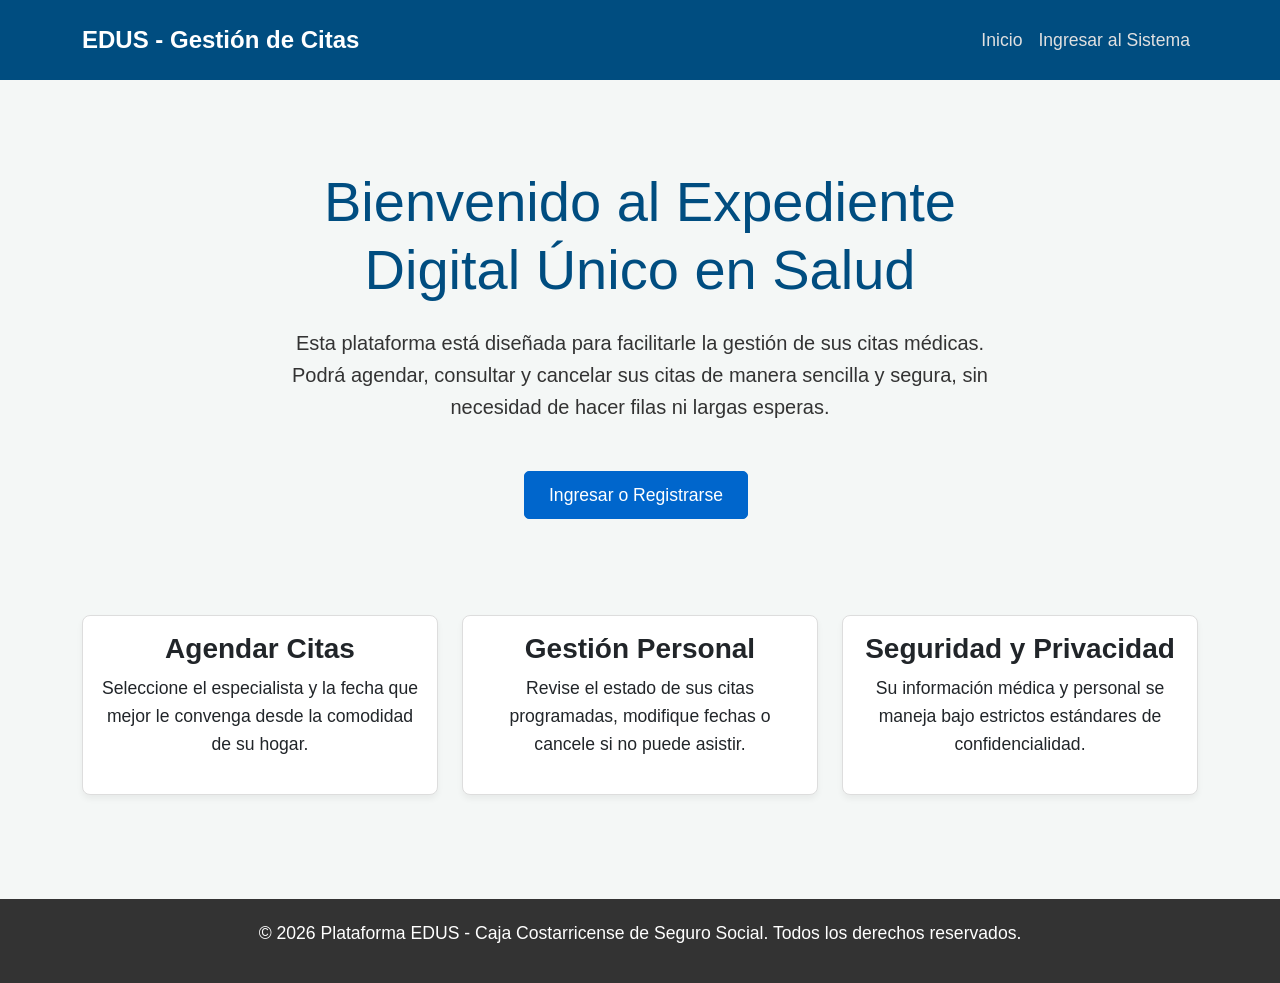
==== index.html @ db7b5375 "feat: implementé backend database configuration, schema y core management modules para admin y patie" ====
<!DOCTYPE html>
<html lang="es">
<head>
    <meta charset="UTF-8">
    <meta name="viewport" content="width=device-width, initial-scale=1.0">
    <title>Sistema EDUS - Inicio</title>
    <!-- Bootstrap CSS -->
    <link href="https://cdn.jsdelivr.net/npm/bootstrap@5.3.0/dist/css/bootstrap.min.css" rel="stylesheet">
    <!-- Custom CSS -->
    <link rel="stylesheet" href="assets/css/style.css">
</head>
<body>
    <nav class="navbar navbar-expand-lg navbar-dark">
        <div class="container">
            <a class="navbar-brand" href="index.html">EDUS - Gestión de Citas</a>
            <button class="navbar-toggler" type="button" data-bs-toggle="collapse" data-bs-target="#navbarNav">
                <span class="navbar-toggler-icon"></span>
            </button>
            <div class="collapse navbar-collapse" id="navbarNav">
                <ul class="navbar-nav ms-auto">
                    <li class="nav-item">
                        <a class="nav-link active" href="index.html">Inicio</a>
                    </li>
                    <li class="nav-item">
                        <a class="nav-link" href="login.html">Ingresar al Sistema</a>
                    </li>
                </ul>
            </div>
        </div>
    </nav>

    <main class="container">
        <div class="row align-items-center mt-5">
            <div class="col-md-8 mx-auto text-center">
                <h1 class="display-4 mb-4">Bienvenido al Expediente Digital Único en Salud</h1>
                <p class="lead mb-5">
                    Esta plataforma está diseñada para facilitarle la gestión de sus citas médicas. 
                    Podrá agendar, consultar y cancelar sus citas de manera sencilla y segura, 
                    sin necesidad de hacer filas ni largas esperas.
                </p>
                <div class="d-grid gap-3 d-md-block">
                    <a href="login.html" class="btn btn-primary btn-lg px-4 me-md-2">Ingresar o Registrarse</a>
                </div>
            </div>
        </div>

        <div class="row mt-5 pt-5">
            <div class="col-md-4 mb-4">
                <div class="card h-100">
                    <div class="card-body text-center">
                        <h3 class="card-title">Agendar Citas</h3>
                        <p class="card-text">Seleccione el especialista y la fecha que mejor le convenga desde la comodidad de su hogar.</p>
                    </div>
                </div>
            </div>
            <div class="col-md-4 mb-4">
                <div class="card h-100">
                    <div class="card-body text-center">
                        <h3 class="card-title">Gestión Personal</h3>
                        <p class="card-text">Revise el estado de sus citas programadas, modifique fechas o cancele si no puede asistir.</p>
                    </div>
                </div>
            </div>
            <div class="col-md-4 mb-4">
                <div class="card h-100">
                    <div class="card-body text-center">
                        <h3 class="card-title">Seguridad y Privacidad</h3>
                        <p class="card-text">Su información médica y personal se maneja bajo estrictos estándares de confidencialidad.</p>
                    </div>
                </div>
            </div>
        </div>
    </main>

    <footer>
        <div class="container">
            <p>&copy; 2026 Plataforma EDUS - Caja Costarricense de Seguro Social. Todos los derechos reservados.</p>
        </div>
    </footer>

    <!-- jQuery and Bootstrap JS -->
    <script src="https://code.jquery.com/jquery-3.6.0.min.js"></script>
    <script src="https://cdn.jsdelivr.net/npm/bootstrap@5.3.0/dist/js/bootstrap.bundle.min.js"></script>
</body>
</html>
---- assets/css/style.css ----
:root {
    --primary-color: #004d80;
    --secondary-color: #0066cc;
    --background-color: #f4f7f6;
    --text-color: #333333;
    --text-muted: #666666;
    --card-bg: #ffffff;
    --border-color: #dddddd;
    --danger-color: #cc0000;
    --success-color: #008000;
}

body {
    background-color: var(--background-color);
    color: var(--text-color);
    font-family: 'Segoe UI', Tahoma, Geneva, Verdana, sans-serif;
    font-size: 1.1rem; /* Accessibility: larger default font */
    line-height: 1.6;
}

h1, h2, h3, h4, h5, h6 {
    color: var(--primary-color);
    font-weight: 600;
}

/* Navbar Customization */
.navbar {
    background-color: var(--primary-color) !important;
    padding: 1rem 0;
}

.navbar-brand {
    color: #ffffff !important;
    font-weight: bold;
    font-size: 1.5rem;
}

.nav-link {
    color: #e0e0e0 !important;
    font-size: 1.1rem;
}

.nav-link:hover {
    color: #ffffff !important;
}

/* Cards */
.card {
    background-color: var(--card-bg);
    border: 1px solid var(--border-color);
    border-radius: 8px;
    box-shadow: 0 4px 6px rgba(0, 0, 0, 0.05);
    margin-bottom: 20px;
}

.card-header {
    background-color: #e9ecef;
    border-bottom: 1px solid var(--border-color);
    font-weight: 600;
    color: var(--primary-color);
}

/* Buttons */
.btn {
    font-size: 1.1rem;
    padding: 10px 20px;
    border-radius: 5px;
}

.btn-primary {
    background-color: var(--secondary-color);
    border-color: var(--secondary-color);
}

.btn-primary:hover {
    background-color: var(--primary-color);
    border-color: var(--primary-color);
}

.btn-danger {
    background-color: var(--danger-color);
    border-color: var(--danger-color);
}

.btn-success {
    background-color: var(--success-color);
    border-color: var(--success-color);
}

/* Tables */
.table {
    background-color: var(--card-bg);
}

.table th {
    background-color: #e9ecef;
    color: var(--primary-color);
    font-weight: 600;
}

/* Accessibility classes */
.high-contrast-text {
    color: #000000;
    font-weight: 600;
}

.loader {
    display: none;
    border: 4px solid #f3f3f3;
    border-top: 4px solid var(--primary-color);
    border-radius: 50%;
    width: 30px;
    height: 30px;
    animation: spin 2s linear infinite;
    margin: 0 auto;
}

@keyframes spin {
    0% { transform: rotate(0deg); }
    100% { transform: rotate(360deg); }
}

.alert-custom {
    padding: 15px;
    margin-bottom: 20px;
    border: 1px solid transparent;
    border-radius: 4px;
}

.alert-custom-danger {
    color: #721c24;
    background-color: #f8d7da;
    border-color: #f5c6cb;
}

.alert-custom-success {
    color: #155724;
    background-color: #d4edda;
    border-color: #c3e6cb;
}

/* Status Indicators */
.status-badge {
    padding: 5px 10px;
    border-radius: 4px;
    font-size: 0.9rem;
    font-weight: 600;
}

.status-scheduled { background-color: #cce5ff; color: #004085; border: 1px solid #b8daff; }
.status-completed { background-color: #d4edda; color: #155724; border: 1px solid #c3e6cb; }
.status-cancelled { background-color: #f8d7da; color: #721c24; border: 1px solid #f5c6cb; }

main {
    min-height: 80vh;
    padding: 40px 0;
}

footer {
    background-color: #333;
    color: #fff;
    text-align: center;
    padding: 20px 0;
    margin-top: 40px;
}
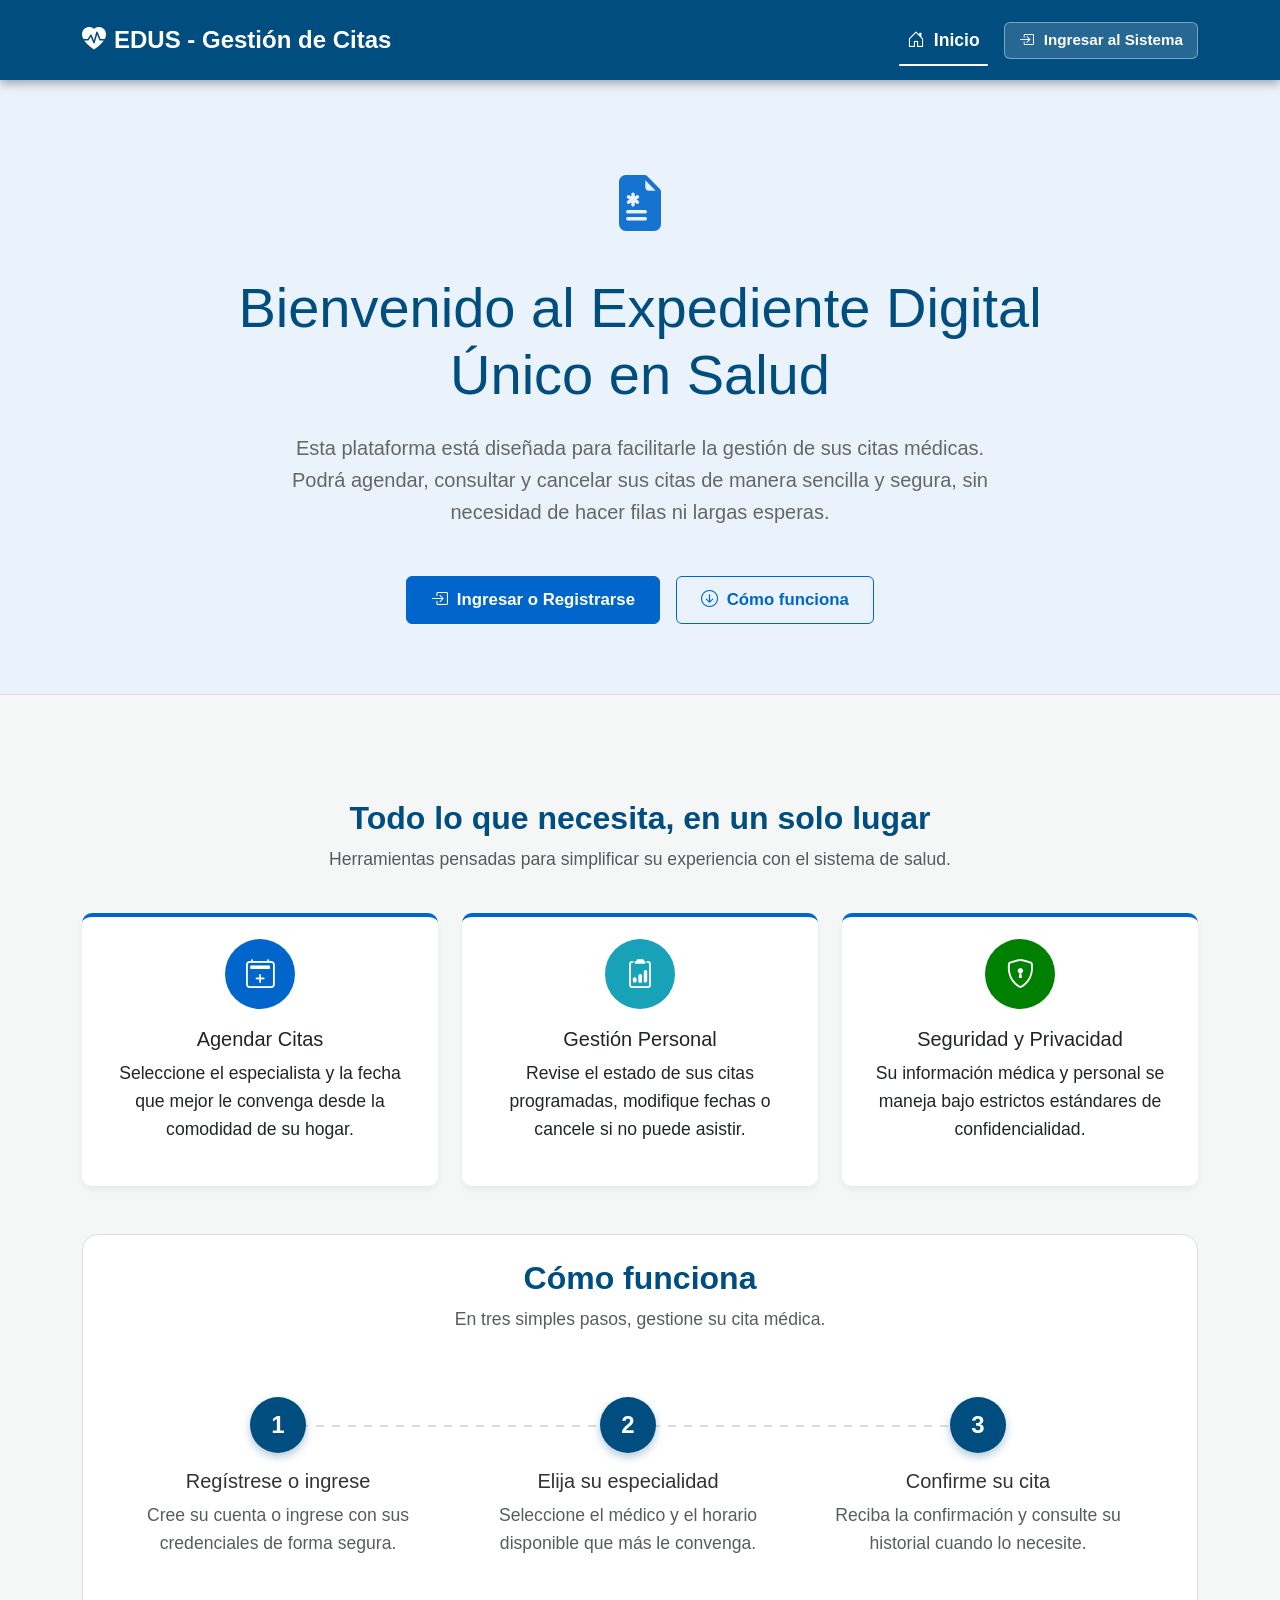
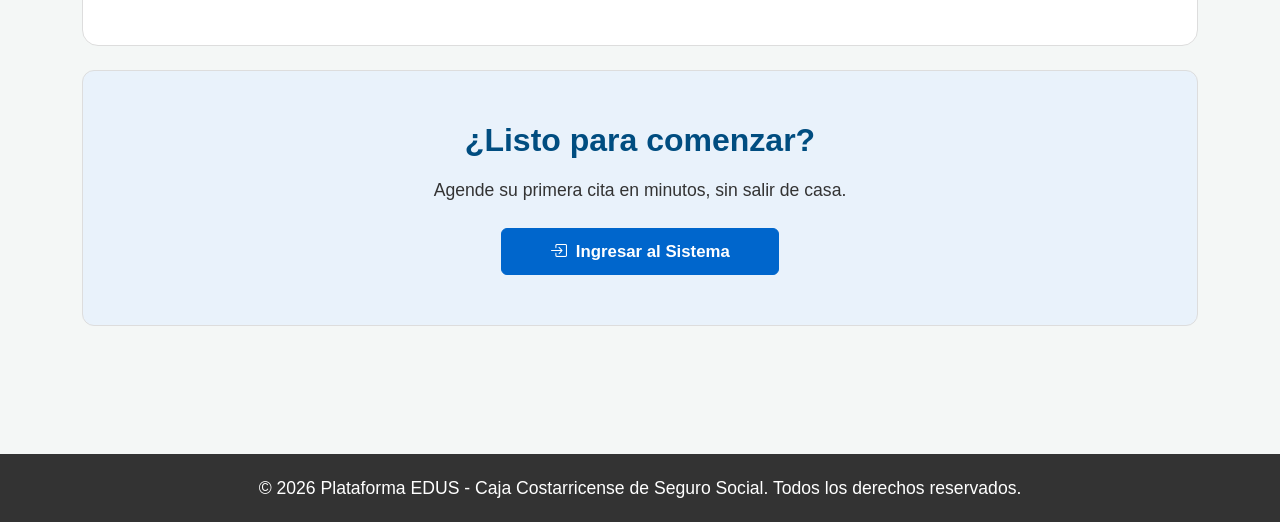
==== commit be418f66: "Cambio significativo en el UX" ====
--- a/index.html
+++ b/index.html
@@ -6,67 +6,140 @@
     <title>Sistema EDUS - Inicio</title>
     <!-- Bootstrap CSS -->
     <link href="https://cdn.jsdelivr.net/npm/bootstrap@5.3.0/dist/css/bootstrap.min.css" rel="stylesheet">
+    <!-- Bootstrap Icons -->
+    <link rel="stylesheet" href="https://cdn.jsdelivr.net/npm/bootstrap-icons@1.11.3/font/bootstrap-icons.css">
     <!-- Custom CSS -->
     <link rel="stylesheet" href="assets/css/style.css">
 </head>
 <body>
-    <nav class="navbar navbar-expand-lg navbar-dark">
+<nav class="navbar navbar-expand-lg navbar-dark sticky-top">
+    <div class="container">
+        <a class="navbar-brand d-flex align-items-center gap-2" href="index.html">
+            <i class="bi bi-heart-pulse-fill"></i> EDUS - Gestión de Citas
+        </a>
+        <button class="navbar-toggler" type="button" data-bs-toggle="collapse" data-bs-target="#navbarNav">
+            <span class="navbar-toggler-icon"></span>
+        </button>
+        <div class="collapse navbar-collapse" id="navbarNav">
+            <ul class="navbar-nav ms-auto align-items-lg-center">
+                <li class="nav-item">
+                    <a class="nav-link active" href="index.html">
+                        <i class="bi bi-house-door me-1"></i> Inicio
+                    </a>
+                </li>
+                <li class="nav-item ms-lg-3">
+                    <a class="btn btn-sm btn-nav-cta" href="login.html">
+                        <i class="bi bi-box-arrow-in-right me-1"></i> Ingresar al Sistema
+                    </a>
+                </li>
+            </ul>
+        </div>
+    </div>
+</nav>
+
+    <!-- Hero Section -->
+    <header class="hero-section">
         <div class="container">
-            <a class="navbar-brand" href="index.html">EDUS - Gestión de Citas</a>
-            <button class="navbar-toggler" type="button" data-bs-toggle="collapse" data-bs-target="#navbarNav">
-                <span class="navbar-toggler-icon"></span>
-            </button>
-            <div class="collapse navbar-collapse" id="navbarNav">
-                <ul class="navbar-nav ms-auto">
-                    <li class="nav-item">
-                        <a class="nav-link active" href="index.html">Inicio</a>
-                    </li>
-                    <li class="nav-item">
-                        <a class="nav-link" href="login.html">Ingresar al Sistema</a>
-                    </li>
-                </ul>
-            </div>
-        </div>
-    </nav>
-
-    <main class="container">
-        <div class="row align-items-center mt-5">
-            <div class="col-md-8 mx-auto text-center">
-                <h1 class="display-4 mb-4">Bienvenido al Expediente Digital Único en Salud</h1>
-                <p class="lead mb-5">
-                    Esta plataforma está diseñada para facilitarle la gestión de sus citas médicas. 
-                    Podrá agendar, consultar y cancelar sus citas de manera sencilla y segura, 
-                    sin necesidad de hacer filas ni largas esperas.
-                </p>
-                <div class="d-grid gap-3 d-md-block">
-                    <a href="login.html" class="btn btn-primary btn-lg px-4 me-md-2">Ingresar o Registrarse</a>
+            <div class="row align-items-center">
+                <div class="col-md-9 mx-auto text-center">
+                    <div class="hero-icon mb-4">
+                        <i class="bi bi-file-earmark-medical-fill"></i>
+                    </div>
+                    <h1 class="display-4 mb-4">Bienvenido al Expediente Digital Único en Salud</h1>
+                    <p class="lead mb-5">
+                        Esta plataforma está diseñada para facilitarle la gestión de sus citas médicas.
+                        Podrá agendar, consultar y cancelar sus citas de manera sencilla y segura,
+                        sin necesidad de hacer filas ni largas esperas.
+                    </p>
+                    <div class="d-grid gap-3 d-md-flex justify-content-md-center">
+                        <a href="login.html" class="btn btn-primary btn-lg px-4">
+                            <i class="bi bi-box-arrow-in-right me-1"></i> Ingresar o Registrarse
+                        </a>
+                        <a href="#como-funciona" class="btn btn-outline-primary btn-lg px-4">
+                            <i class="bi bi-arrow-down-circle me-1"></i> Cómo funciona
+                        </a>
+                    </div>
                 </div>
             </div>
         </div>
+    </header>
 
-        <div class="row mt-5 pt-5">
+    <main class="container">
+        <!-- Features -->
+        <div class="row mt-5 pt-3">
+            <div class="col-12 text-center mb-4">
+                <h2>Todo lo que necesita, en un solo lugar</h2>
+                <p class="text-muted">Herramientas pensadas para simplificar su experiencia con el sistema de salud.</p>
+            </div>
             <div class="col-md-4 mb-4">
-                <div class="card h-100">
+                <div class="card feature-card h-100">
                     <div class="card-body text-center">
-                        <h3 class="card-title">Agendar Citas</h3>
+                        <div class="feature-icon feature-icon-primary">
+                            <i class="bi bi-calendar2-plus"></i>
+                        </div>
+                        <h3 class="card-title h5">Agendar Citas</h3>
                         <p class="card-text">Seleccione el especialista y la fecha que mejor le convenga desde la comodidad de su hogar.</p>
                     </div>
                 </div>
             </div>
             <div class="col-md-4 mb-4">
-                <div class="card h-100">
+                <div class="card feature-card h-100">
                     <div class="card-body text-center">
-                        <h3 class="card-title">Gestión Personal</h3>
+                        <div class="feature-icon feature-icon-info">
+                            <i class="bi bi-clipboard2-data"></i>
+                        </div>
+                        <h3 class="card-title h5">Gestión Personal</h3>
                         <p class="card-text">Revise el estado de sus citas programadas, modifique fechas o cancele si no puede asistir.</p>
                     </div>
                 </div>
             </div>
             <div class="col-md-4 mb-4">
-                <div class="card h-100">
+                <div class="card feature-card h-100">
                     <div class="card-body text-center">
-                        <h3 class="card-title">Seguridad y Privacidad</h3>
+                        <div class="feature-icon feature-icon-success">
+                            <i class="bi bi-shield-lock"></i>
+                        </div>
+                        <h3 class="card-title h5">Seguridad y Privacidad</h3>
                         <p class="card-text">Su información médica y personal se maneja bajo estrictos estándares de confidencialidad.</p>
                     </div>
+                </div>
+            </div>
+        </div>
+
+        <!-- Cómo funciona -->
+        <div id="como-funciona" class="row mt-4 pt-4 pb-5 how-it-works-section">
+            <div class="col-12 text-center mb-5">
+                <h2>Cómo funciona</h2>
+                <p class="text-muted">En tres simples pasos, gestione su cita médica.</p>
+            </div>
+            <div class="row steps-wrapper">
+                <div class="col-md-4 mb-4 text-center">
+                    <div class="step-circle mx-auto mb-3">1</div>
+                    <h3 class="h5">Regístrese o ingrese</h3>
+                    <p class="text-muted">Cree su cuenta o ingrese con sus credenciales de forma segura.</p>
+                </div>
+                <div class="col-md-4 mb-4 text-center">
+                    <div class="step-circle mx-auto mb-3">2</div>
+                    <h3 class="h5">Elija su especialidad</h3>
+                    <p class="text-muted">Seleccione el médico y el horario disponible que más le convenga.</p>
+                </div>
+                <div class="col-md-4 mb-4 text-center">
+                    <div class="step-circle mx-auto mb-3">3</div>
+                    <h3 class="h5">Confirme su cita</h3>
+                    <p class="text-muted">Reciba la confirmación y consulte su historial cuando lo necesite.</p>
+                </div>
+            </div>
+        </div>
+
+        <!-- CTA final -->
+        <div class="row mt-4 mb-5">
+            <div class="col-12">
+                <div class="cta-box text-center">
+                    <h2 class="mb-3">¿Listo para comenzar?</h2>
+                    <p class="mb-4">Agende su primera cita en minutos, sin salir de casa.</p>
+                    <a href="login.html" class="btn btn-primary btn-lg px-5">
+                        <i class="bi bi-box-arrow-in-right me-1"></i> Ingresar al Sistema
+                    </a>
                 </div>
             </div>
         </div>
@@ -74,7 +147,7 @@
 
     <footer>
         <div class="container">
-            <p>&copy; 2026 Plataforma EDUS - Caja Costarricense de Seguro Social. Todos los derechos reservados.</p>
+            <p class="mb-0">&copy; 2026 Plataforma EDUS - Caja Costarricense de Seguro Social. Todos los derechos reservados.</p>
         </div>
     </footer>
 
@@ -82,4 +155,4 @@
     <script src="https://code.jquery.com/jquery-3.6.0.min.js"></script>
     <script src="https://cdn.jsdelivr.net/npm/bootstrap@5.3.0/dist/js/bootstrap.bundle.min.js"></script>
 </body>
-</html>
+</html>
--- a/assets/css/style.css
+++ b/assets/css/style.css
@@ -10,11 +10,15 @@
     --success-color: #008000;
 }
 
+* {
+    scroll-behavior: smooth;
+}
+
 body {
     background-color: var(--background-color);
     color: var(--text-color);
     font-family: 'Segoe UI', Tahoma, Geneva, Verdana, sans-serif;
-    font-size: 1.1rem; /* Accessibility: larger default font */
+    font-size: 1.1rem;
     line-height: 1.6;
 }
 
@@ -23,10 +27,24 @@
     font-weight: 600;
 }
 
-/* Navbar Customization */
+/* Encabezado de página */
+.page-header {
+    border-bottom: 1px solid var(--border-color);
+    padding-bottom: 16px;
+}
+
+.page-header h2 {
+    display: flex;
+    align-items: center;
+}
+
+/* Barra de navegación */
 .navbar {
     background-color: var(--primary-color) !important;
     padding: 1rem 0;
+    box-shadow: 0 3px 10px rgba(0, 0, 0, 0.35);
+    position: relative;
+    z-index: 1030;
 }
 
 .navbar-brand {
@@ -44,13 +62,78 @@
     color: #ffffff !important;
 }
 
-/* Cards */
+.nav-link.active {
+    color: #ffffff !important;
+    font-weight: 700;
+    position: relative;
+}
+
+.nav-link.active::after {
+    content: "";
+    position: absolute;
+    bottom: -4px;
+    left: 0;
+    right: 0;
+    height: 2px;
+    background-color: #ffffff;
+    border-radius: 2px;
+}
+
+/* Botón CTA dentro del navbar (Ingresar al Sistema) */
+.btn-nav-cta {
+    color: #ffffff !important;
+    background-color: rgba(255, 255, 255, 0.15);
+    border: 1px solid rgba(255, 255, 255, 0.4);
+    font-weight: 600;
+    display: flex;
+    align-items: center;
+    gap: 6px;
+    padding: 8px 16px;
+    border-radius: 5px;
+    transition: all 0.2s ease-in-out;
+}
+
+.btn-nav-cta:hover {
+    background-color: #ffffff;
+    color: var(--primary-color) !important;
+    border-color: #ffffff;
+    transform: translateY(-1px);
+}
+
+/* Botón de cerrar sesión en navbar */
+.btn-logout {
+    color: #ffffff !important;
+    background-color: #a30000;
+    border: 1px solid #a30000;
+    font-weight: 600;
+    display: flex;
+    align-items: center;
+    gap: 6px;
+    padding: 8px 16px;
+    border-radius: 5px;
+    transition: all 0.2s ease-in-out;
+}
+
+.btn-logout:hover {
+    background-color: var(--danger-color);
+    color: #ffffff !important;
+    border-color: var(--danger-color);
+    transform: translateY(-1px);
+}
+
+/* Tarjetas */
 .card {
     background-color: var(--card-bg);
     border: 1px solid var(--border-color);
-    border-radius: 8px;
+    border-radius: 10px;
     box-shadow: 0 4px 6px rgba(0, 0, 0, 0.05);
     margin-bottom: 20px;
+    transition: box-shadow 0.2s ease-in-out;
+    overflow: hidden;
+}
+
+.card:hover {
+    box-shadow: 0 6px 14px rgba(0, 0, 0, 0.08);
 }
 
 .card-header {
@@ -58,13 +141,28 @@
     border-bottom: 1px solid var(--border-color);
     font-weight: 600;
     color: var(--primary-color);
-}
-
-/* Buttons */
+    padding: 14px 20px;
+}
+
+.card-body {
+    padding: 22px;
+}
+
+.info-card .card-body {
+    border-left: 4px solid #17a2b8;
+}
+
+/* Botones */
 .btn {
-    font-size: 1.1rem;
+    font-size: 1.05rem;
     padding: 10px 20px;
-    border-radius: 5px;
+    border-radius: 6px;
+    font-weight: 600;
+    transition: all 0.2s ease-in-out;
+}
+
+.btn:active {
+    transform: translateY(0);
 }
 
 .btn-primary {
@@ -72,9 +170,14 @@
     border-color: var(--secondary-color);
 }
 
-.btn-primary:hover {
+.btn-primary:hover:not(:disabled) {
     background-color: var(--primary-color);
     border-color: var(--primary-color);
+    transform: translateY(-1px);
+}
+
+.btn-primary:disabled {
+    opacity: 0.6;
 }
 
 .btn-danger {
@@ -87,7 +190,99 @@
     border-color: var(--success-color);
 }
 
-/* Tables */
+.btn-outline-primary {
+    color: var(--secondary-color);
+    border-color: var(--secondary-color);
+    font-weight: 600;
+}
+
+.btn-outline-primary:hover {
+    background-color: var(--secondary-color);
+    border-color: var(--secondary-color);
+    color: #ffffff;
+}
+
+.btn-sm {
+    font-size: 0.95rem;
+    padding: 6px 14px;
+}
+
+/* Tabs de navegación (Mis Citas / Agendar Cita) */
+.nav-tabs {
+    border-bottom: 2px solid var(--border-color);
+    gap: 4px;
+    flex-wrap: wrap;
+}
+
+.nav-tabs .nav-link {
+    color: var(--text-color) !important;
+    background-color: #e9ecef;
+    border: 1px solid var(--border-color);
+    border-bottom: none;
+    font-weight: 600;
+    padding: 12px 24px;
+    border-top-left-radius: 8px;
+    border-top-right-radius: 8px;
+    transition: all 0.2s ease-in-out;
+    display: flex;
+    align-items: center;
+}
+
+.nav-tabs .nav-link:hover {
+    background-color: #dde1e3;
+    color: var(--primary-color) !important;
+    border-color: var(--border-color);
+}
+
+.nav-tabs .nav-link.active {
+    color: #ffffff !important;
+    background-color: var(--primary-color);
+    border-color: var(--primary-color);
+}
+
+.nav-tabs .nav-link.active::after {
+    display: none;
+}
+
+/* Pasos numerados / iconos de apoyo */
+.step-icon {
+    color: var(--secondary-color);
+    margin-right: 4px;
+}
+
+/* Formularios */
+.form-label {
+    margin-bottom: 6px;
+    display: flex;
+    align-items: center;
+}
+
+.form-select,
+.form-control {
+    border: 1px solid var(--border-color);
+    border-radius: 6px;
+    padding: 10px 14px;
+    transition: border-color 0.2s ease-in-out, box-shadow 0.2s ease-in-out;
+}
+
+.form-select:focus,
+.form-control:focus {
+    border-color: var(--secondary-color);
+    box-shadow: 0 0 0 0.2rem rgba(0, 102, 204, 0.2);
+}
+
+.form-select:disabled {
+    background-color: #f1f3f5;
+    color: var(--text-muted);
+}
+
+.input-group-text {
+    background-color: #f1f3f5;
+    border: 1px solid var(--border-color);
+    color: var(--text-muted);
+}
+
+/* Tablas */
 .table {
     background-color: var(--card-bg);
 }
@@ -96,9 +291,18 @@
     background-color: #e9ecef;
     color: var(--primary-color);
     font-weight: 600;
-}
-
-/* Accessibility classes */
+    border-bottom: 2px solid var(--border-color);
+}
+
+.table td, .table th {
+    padding: 14px 12px;
+}
+
+.table-hover tbody tr:hover {
+    background-color: #f0f6fb;
+}
+
+/* Apoyo de contraste */
 .high-contrast-text {
     color: #000000;
     font-weight: 600;
@@ -121,10 +325,19 @@
 }
 
 .alert-custom {
-    padding: 15px;
+    padding: 15px 18px;
     margin-bottom: 20px;
     border: 1px solid transparent;
-    border-radius: 4px;
+    border-radius: 6px;
+    display: flex;
+    align-items: center;
+    gap: 10px;
+    animation: fadeIn 0.3s ease-in-out;
+}
+
+@keyframes fadeIn {
+    from { opacity: 0; transform: translateY(-8px); }
+    to { opacity: 1; transform: translateY(0); }
 }
 
 .alert-custom-danger {
@@ -139,17 +352,46 @@
     border-color: #c3e6cb;
 }
 
-/* Status Indicators */
+/* Estados de citas */
 .status-badge {
-    padding: 5px 10px;
-    border-radius: 4px;
+    padding: 6px 12px;
+    border-radius: 20px;
     font-size: 0.9rem;
     font-weight: 600;
+    display: inline-block;
 }
 
 .status-scheduled { background-color: #cce5ff; color: #004085; border: 1px solid #b8daff; }
 .status-completed { background-color: #d4edda; color: #155724; border: 1px solid #c3e6cb; }
 .status-cancelled { background-color: #f8d7da; color: #721c24; border: 1px solid #f5c6cb; }
+
+/* Caja de detalles en modal de modificación */
+.current-appointment-box {
+    background-color: #f4f7f6;
+    border: 1px solid var(--border-color);
+    border-radius: 6px;
+    padding: 12px 16px;
+}
+
+.modal-content {
+    border-radius: 10px;
+    border: none;
+    box-shadow: 0 8px 24px rgba(0, 0, 0, 0.15);
+}
+
+.modal-header {
+    background-color: var(--primary-color);
+    color: #ffffff;
+    border-radius: 10px 10px 0 0;
+}
+
+.modal-header .modal-title {
+    color: #ffffff;
+}
+
+.modal-header .btn-close {
+    filter: invert(1) grayscale(100%) brightness(200%);
+}
 
 main {
     min-height: 80vh;
@@ -163,3 +405,256 @@
     padding: 20px 0;
     margin-top: 40px;
 }
+
+/* ===== Panel Administrativo - Menú lateral ===== */
+.admin-menu {
+    border-radius: 10px;
+    overflow: hidden;
+    box-shadow: 0 4px 6px rgba(0, 0, 0, 0.05);
+}
+
+.admin-menu .list-group-item {
+    border: none;
+    border-left: 4px solid transparent;
+    padding: 14px 18px;
+    color: var(--text-color);
+    font-weight: 600;
+    background-color: var(--card-bg);
+    transition: all 0.2s ease-in-out;
+}
+
+.admin-menu .list-group-item:not(:last-child) {
+    border-bottom: 1px solid var(--border-color);
+}
+
+.admin-menu .list-group-item:hover {
+    background-color: #f0f6fb;
+    color: var(--primary-color);
+}
+
+.admin-menu .list-group-item.active {
+    background-color: #eaf3fb;
+    border-left-color: var(--primary-color);
+    color: var(--primary-color);
+    font-weight: 700;
+}
+
+/* ===== Hero Section (index.html) ===== */
+.hero-section {
+    background-color: #eaf3fb;
+    color: var(--text-color);
+    padding: 80px 0 70px;
+    text-align: center;
+    border-bottom: 1px solid var(--border-color);
+}
+
+.hero-section h1 {
+    color: var(--primary-color);
+}
+
+.hero-section .lead {
+    color: var(--text-muted);
+    font-size: 1.25rem;
+    max-width: 700px;
+    margin-left: auto;
+    margin-right: auto;
+}
+
+.hero-icon {
+    font-size: 3.5rem;
+    color: var(--secondary-color);
+    opacity: 0.9;
+}
+
+/* ===== Feature cards ===== */
+.feature-card {
+    border: none;
+    border-top: 4px solid var(--secondary-color);
+    transition: transform 0.25s ease-in-out, box-shadow 0.25s ease-in-out;
+}
+
+.feature-card:hover {
+    transform: translateY(-6px);
+    box-shadow: 0 10px 20px rgba(0, 0, 0, 0.1);
+}
+
+.feature-icon {
+    width: 70px;
+    height: 70px;
+    border-radius: 50%;
+    display: flex;
+    align-items: center;
+    justify-content: center;
+    margin: 0 auto 18px;
+    font-size: 1.8rem;
+    color: #ffffff;
+}
+
+.feature-icon-primary { background-color: var(--secondary-color); }
+.feature-icon-info { background-color: #17a2b8; }
+.feature-icon-success { background-color: var(--success-color); }
+
+/* ===== Sección "Cómo funciona" ===== */
+.how-it-works-section {
+    background-color: #ffffff;
+    border-radius: 16px;
+    border: 1px solid var(--border-color);
+    padding: 50px 20px 20px;
+    margin-left: 0;
+    margin-right: 0;
+}
+
+.steps-wrapper {
+    position: relative;
+}
+
+.steps-wrapper::before {
+    content: "";
+    position: absolute;
+    top: 28px;
+    left: 16.5%;
+    right: 16.5%;
+    height: 2px;
+    background: repeating-linear-gradient(
+        90deg,
+        var(--border-color) 0px,
+        var(--border-color) 8px,
+        transparent 8px,
+        transparent 16px
+    );
+    z-index: 0;
+}
+
+.step-circle {
+    width: 56px;
+    height: 56px;
+    border-radius: 50%;
+    background-color: var(--primary-color);
+    color: #ffffff;
+    font-size: 1.5rem;
+    font-weight: 700;
+    display: flex;
+    align-items: center;
+    justify-content: center;
+    box-shadow: 0 4px 8px rgba(0, 77, 128, 0.3);
+    position: relative;
+    z-index: 1;
+}
+
+/* ===== CTA final ===== */
+.cta-box {
+    background-color: #e9f2fb;
+    border: 1px solid var(--border-color);
+    border-radius: 12px;
+    padding: 50px 30px;
+}
+
+.cta-box h2 {
+    color: var(--primary-color);
+}
+
+/* ===== Login / Registro ===== */
+.auth-icon {
+    width: 72px;
+    height: 72px;
+    border-radius: 50%;
+    background-color: var(--secondary-color);
+    color: #ffffff;
+    font-size: 2rem;
+    display: flex;
+    align-items: center;
+    justify-content: center;
+    margin: 0 auto;
+    box-shadow: 0 4px 10px rgba(0, 102, 204, 0.3);
+}
+
+.auth-card {
+    border: none;
+    box-shadow: 0 8px 24px rgba(0, 0, 0, 0.08);
+}
+
+.auth-card .card-header {
+    background-color: var(--primary-color);
+    color: #ffffff;
+}
+
+.auth-card .card-header h4 {
+    color: #ffffff;
+}
+
+.toggle-password {
+    border: 1px solid var(--border-color);
+}
+
+#toggle-register,
+#toggle-login {
+    color: var(--secondary-color);
+    font-weight: 600;
+}
+
+#toggle-register:hover,
+#toggle-login:hover {
+    color: var(--primary-color);
+}
+
+/* Responsive */
+@media (max-width: 576px) {
+    body {
+        font-size: 1rem;
+    }
+
+    .card-body {
+        padding: 16px;
+    }
+
+    .nav-tabs .nav-link {
+        padding: 10px 14px;
+        font-size: 0.95rem;
+    }
+
+    .btn {
+        padding: 9px 16px;
+    }
+
+    .hero-section {
+        padding: 50px 0 60px;
+    }
+
+    .hero-section h1 {
+        font-size: 2rem;
+    }
+
+    .hero-icon {
+        font-size: 2.5rem;
+    }
+
+    .cta-box {
+        padding: 30px 18px;
+    }
+
+    .steps-wrapper::before {
+        display: none;
+    }
+
+    .how-it-works-section {
+        padding: 40px 16px 10px;
+    }
+}
+
+/* ===== Botón Editar (tablas admin) ===== */
+.btn-edit {
+    background-color: var(--secondary-color);
+    border-color: var(--secondary-color);
+    color: #ffffff;
+}
+
+.btn-edit:hover {
+    background-color: var(--primary-color);
+    border-color: var(--primary-color);
+    color: #ffffff;
+}
+
+/* ===== Alineación de columna de Acciones en tablas ===== */
+.table td:last-child {
+    white-space: nowrap;
+}
